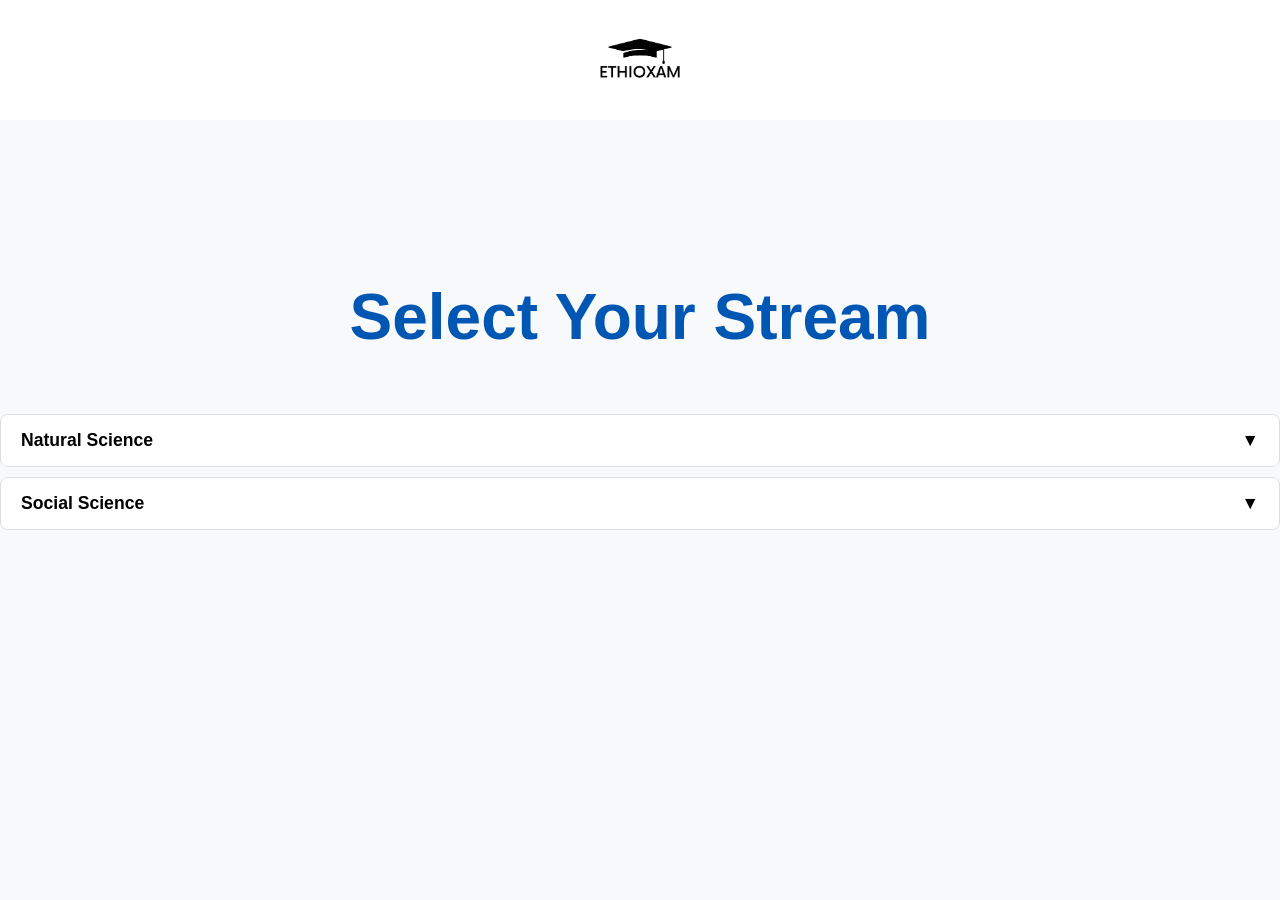
==== index.html @ de6594e1 "fix: styles of  body and home" ====
<!DOCTYPE html>
<html lang="en">
<head>
  <meta charset="UTF-8">
  <meta name="viewport" content="width=device-width, initial-scale=1.0">
  <title>EUEE simulator</title>
  <link rel="stylesheet" href="src/style.css">
</head>
<body>
  <div class="home">
    <div class="header">
      <img src="assets/logo.png" class="logo" alt="logo">
    </div>
    <main>
  <h2>Select Your Stream</h2>
  
  <div class="stream-container">
    <button class="stream-toggle">Natural Science <span>▼</span></button>
    <div class="stream-content">     
      <button class="btn btn-subject" id="phy">Physics-2017</button>
      <button class="btn btn-subject" id="bio">Biology-2017</button>
    </div>
  </div>

  <div class="stream-container">
    <button class="stream-toggle">Social Science <span>▼</span></button>
    <div class="stream-content">
      <p class="btn">coming soon</p>
    </div>
  </div>
    </main>
    <!--<div class="confirm">
      <button class="btn" id="confirm-start">back</button>
      <button class="btn" id="confirm-start">start</button>    
    </div>
    -->
    </div>

  
  <div class="quiz-wrapper" id="quiz-wrapper">
    <div class="question-card">
      <div class="question-text" id="questionDiv">Question goes here</div>
        <form id="quizForm">
          <div class="options-list">
            <label class="option-item"><input type="radio" name="answer" value="a"> <span class="option-label"></span></label>
            <label class="option-item"><input type="radio" name="answer" value="b"> <span class="option-label"></span></label>
            <label class="option-item"><input type="radio" name="answer" value="c"> <span class="option-label"></span></label>
            <label class="option-item"><input type="radio" name="answer" value="d"> <span class="option-label"></span></label>
          </div>
        </form>
        <a href="#" class="clear-choice" id="clearBtn">Clear my choice</a>
    </div>
      
    <div class="nav-footer">
      <div class="left-btns">
        <button class="btn btn-prev" id="previousBtn">Previous</button>
        <button class="btn btn-next" id="nextBtn">Next</button>
      </div>
      <button class="btn btn-submit" id="submitBtn">Submit</button>    
    </div>
  </div>

  <div class="endScreen" id="endScreen">
    <h2>Exam Completed!</h2>      
    <p>Score: <span id="scoreSpan"></span></p>   
    <div class="restart-btn-container">
      <button class="btn btn-restart" id="restartBtn">Back to Home</button>
    </div>
  </div>
   
  <script src="src/script.js"></script>
  <script src="data/data.js"></script>
</body>
</html>
---- src/style.css ----
* {
-webkit-tap-highlight-color: transparent;
 box-sizing: border-box; 
 margin: 0;
 padding: 0;
}
body {
 font-family: 'Segoe UI', Tahoma, Geneva, Verdana, sans-serif;
 background-color: #f8f9fa;
 display: flex;
 flex-direction: column;
 min-height: 100vh;
 min-width:100vw;
 align-items: center;
 justify-content: center;
 color: #333;
}
.home {
 height: 100vh;
 min-width: 100vw;
  display: flex;
  flex-direction: column;
  gap: 15px;
  width: 100%;
  max-width: 400px;
}
.home .header{
 width:100%;
 display: flex;
 align-self: flex-start;
 align-items: center;
 justify-content: center;
 background: #fff;
}
.home .header .logo {
 border-radius: 50%;
 width:120px;
 height:120px;
}
.home main{
 height: 60%;
 display: flex;
 flex-direction: column;
 gap:10px;
 align-items: center;
 justify-content: center;
}
.home h2 {
 font-size: 4rem;
  justify-content: left;
  margin-bottom: 50px;
  color: #0056b3;
}

.stream-container {
  width: 100%;
  border: 1px solid #ddd;
  border-radius: 8px;
  overflow: hidden;
  background: white;
}

.stream-toggle {
  width: 100%;
  padding: 15px 20px;
  background: #fff;
  border: none;
  text-align: left;
  font-size: 1.1rem;
  font-weight: 600;
  cursor: pointer;
  display: flex;
  justify-content: space-between;
  transition: background 0.3s;
}

.stream-toggle:hover {
  background: #f0f7ff;
}

.stream-content {
  display: none; /* Hidden by default */
  flex-direction: column;
  padding: 10px;
  background: #fafafa;
  border-top: 1px solid #eee;
}

/* When the container is "active", show the content */
.stream-container.active .stream-content {
  display: flex;
}

.stream-container.active .stream-toggle span {
  transform: rotate(180deg);
}

.btn-subject {
  width: calc(100% - 20px);
  margin: 5px 10px !important;
  text-align: center;
}
.confirm{
 display: none;
}
.quiz-wrapper {
 width: 100%;
 max-width: 900px;
 background-color: #fff;
 padding: 20px;
 border: 1px solid #dee2e6;
 position: relative;
 display: none;
}

.timer-container {
 display: flex;
 justify-content: flex-end;
 margin-bottom: 15px;
}

.timer-box {
 border: 1px solid #c0c0c0;
 padding: 4px 12px;
 font-size: 0.9rem;
 color: #444;
}
.question-card {
 background-color: #e7f3ff;
 border-radius: 4px;
 padding: 25px;
 margin-bottom: 40px;
 }
 .question-text {
 font-size: 1.05rem;
 margin-bottom: 20px;
 line-height: 1.4;
 }
.options-list {
 padding: 0;
}
.option-item {
 display: flex;
 align-items: center;
 margin-bottom: 12px;
 cursor: pointer;
 }
.option-item input[type="radio"] {
 margin-right: 12px;
 cursor: pointer;
}

.option-label {
 font-size: 0.95rem;
 }
.clear-choice {
 display: none;
 margin-top: 15px;
 font-size: 0.85rem;
 color: #0056b3;
 text-decoration: none;
}
.clear-choice:hover {
 text-decoration: underline;
}
.clear-choice:active{
 transform: scale(0.97);
}
.nav-footer {
width: 100%;
display: flex;
justify-content: space-between;
align-items: center;
border-top: 1px solid #eee;
padding-top: 20px;
}
.left-btns{
 display: flex;
 align-items: center;
 gap:25px;
 width:100%;
}
.btn {
 cursor:pointer;
 background-color: #0056b3;
 border: none;
 color:#fff;
 padding: 9px 36px;
 border-radius: 4px;
 font-size: 0.9rem;
 cursor: pointer;
 border: 1px solid transparent;
 transition:all 0.1s cubic-bezier(0.4,0,0.2,1);
 margin: 10px;
 text-align: center;
}
.btn:active{
 transform: scale(0.97);
}
.btn-prev {
 background-color: #f1f1f1;
 color: #555;
 border: 1px solid #ccc;
}
.btn-prev:hover {
 background-color: #e2e2e2;
}
.btn-prev:active {
 background-color: #d4d4d4;
}
.btn-next {
 background-color: #0056b3;
 }
.btn-next:hover {
 background-color: #004494;
}

.btn-next:active {
 background-color: #003370;
}
.btn-submit{
display: none; 
font-size:1rem;
font-weight:600;
letter-spacing:0.3px;
text-transform:uppercase;
box-shadow:0 4px 6px -1px rgba(0,0,0,0.1);
}
.endScreen {
  display: none; /* show it later with JS */
  flex-direction: column;
  align-items: center;
  justify-content: center;
  
  width: 100%;
  max-width: 400px;
  padding: 30px;
  
  background: #ffffff;
  border-radius: 12px;
  box-shadow: 0 10px 25px rgba(0,0,0,0.1);
  
  text-align: center;
}

.endScreen h2 {
  margin-bottom: 10px;
  font-size: 24px;
}

.endScreen p {
  font-size: 18px;
  margin-bottom: 20px;
}
#scoreSpan {
  font-weight: bold;
}
.restart-btn-container {
  width: 100%;
  display: flex;
  justify-content: center;
}
.btn-restart {
  background: #0056b3;
}

.btn-restart:hover {
  background-color: #004494;
}
.btn-restart:active {
  background-color: #003370;
}
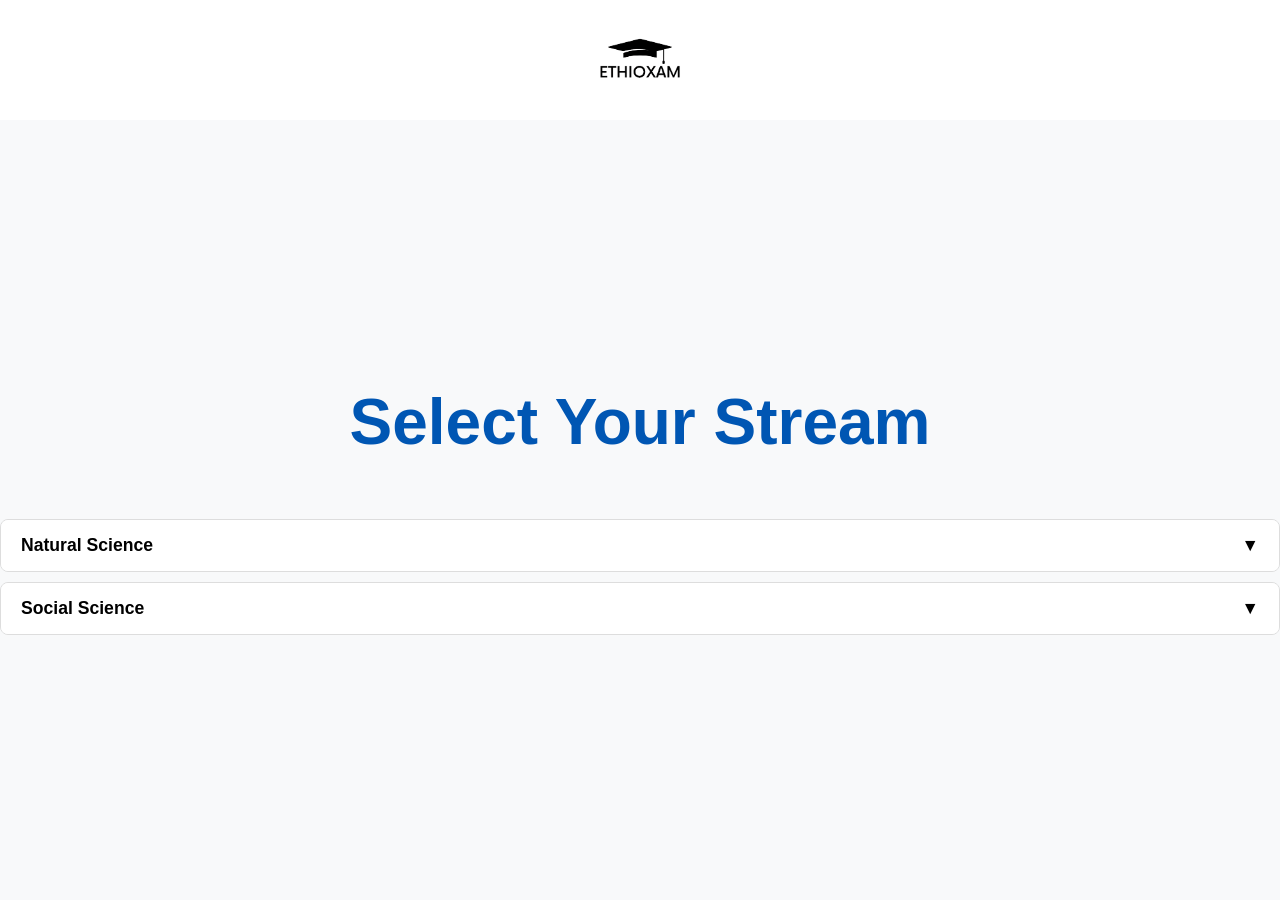
==== commit e530acea: "fix styles and refactor file structure" ====
--- a/index.html
+++ b/index.html
@@ -1,74 +1,91 @@
-<!DOCTYPE html>
+<!doctype html>
 <html lang="en">
-<head>
-  <meta charset="UTF-8">
-  <meta name="viewport" content="width=device-width, initial-scale=1.0">
-  <title>EUEE simulator</title>
-  <link rel="stylesheet" href="src/style.css">
-</head>
-<body>
-  <div class="home">
-    <div class="header">
-      <img src="assets/logo.png" class="logo" alt="logo">
-    </div>
-    <main>
-  <h2>Select Your Stream</h2>
-  
-  <div class="stream-container">
-    <button class="stream-toggle">Natural Science <span>▼</span></button>
-    <div class="stream-content">     
-      <button class="btn btn-subject" id="phy">Physics-2017</button>
-      <button class="btn btn-subject" id="bio">Biology-2017</button>
-    </div>
-  </div>
+  <head>
+    <meta charset="UTF-8" />
+    <meta name="viewport" content="width=device-width, initial-scale=1.0" />
+    <title>EUEE simulator</title>
+    <link rel="stylesheet" href="style.css" />
+  </head>
+  <body>
+    <div class="home">
+      <div class="header">
+        <img src="assets/logo.png" class="logo" alt="logo" />
+      </div>
+      <main>
+        <h2>Select Your Stream</h2>
 
-  <div class="stream-container">
-    <button class="stream-toggle">Social Science <span>▼</span></button>
-    <div class="stream-content">
-      <p class="btn">coming soon</p>
-    </div>
-  </div>
-    </main>
-    <!--<div class="confirm">
+        <div class="stream-container">
+          <button class="stream-toggle">Natural Science <span>▼</span></button>
+          <div class="stream-content">
+            <button class="btn btn-subject" id="phy">Physics-2017</button>
+            <button class="btn btn-subject" id="bio">Biology-2017</button>
+          </div>
+        </div>
+
+        <div class="stream-container">
+          <button class="stream-toggle">Social Science <span>▼</span></button>
+          <div class="stream-content">
+            <p class="btn">coming soon</p>
+          </div>
+        </div>
+      </main>
+      <!--<div class="confirm">
       <button class="btn" id="confirm-start">back</button>
       <button class="btn" id="confirm-start">start</button>    
     </div>
-    -->
-    </div>
+    --></div>
 
-  
-  <div class="quiz-wrapper" id="quiz-wrapper">
-    <div class="question-card">
-      <div class="question-text" id="questionDiv">Question goes here</div>
+    <div class="quiz-wrapper" id="quiz-wrapper">
+      <div class="backToHome">
+        <button class="home-btn" id="backToHome">
+          <span class="X"></span>
+          <span class="Y"></span>
+          <div class="close">Close</div>
+        </button>
+      </div>
+      <div class="question-card">
+        <div class="question-text" id="questionDiv">Question goes here</div>
         <form id="quizForm">
           <div class="options-list">
-            <label class="option-item"><input type="radio" name="answer" value="a"> <span class="option-label"></span></label>
-            <label class="option-item"><input type="radio" name="answer" value="b"> <span class="option-label"></span></label>
-            <label class="option-item"><input type="radio" name="answer" value="c"> <span class="option-label"></span></label>
-            <label class="option-item"><input type="radio" name="answer" value="d"> <span class="option-label"></span></label>
+            <label class="option-item"
+              ><input type="radio" name="answer" value="a" />
+              <span class="option-label"></span
+            ></label>
+            <label class="option-item"
+              ><input type="radio" name="answer" value="b" />
+              <span class="option-label"></span
+            ></label>
+            <label class="option-item"
+              ><input type="radio" name="answer" value="c" />
+              <span class="option-label"></span
+            ></label>
+            <label class="option-item"
+              ><input type="radio" name="answer" value="d" />
+              <span class="option-label"></span
+            ></label>
           </div>
         </form>
         <a href="#" class="clear-choice" id="clearBtn">Clear my choice</a>
+      </div>
+
+      <div class="nav-footer">
+        <div class="left-btns">
+          <button class="btn btn-prev" id="previousBtn">Previous</button>
+          <button class="btn btn-next" id="nextBtn">Next</button>
+        </div>
+        <button class="btn btn-submit" id="submitBtn">Submit</button>
+      </div>
     </div>
-      
-    <div class="nav-footer">
-      <div class="left-btns">
-        <button class="btn btn-prev" id="previousBtn">Previous</button>
-        <button class="btn btn-next" id="nextBtn">Next</button>
+
+    <div class="endScreen" id="endScreen">
+      <h2>Exam Completed!</h2>
+      <p>Score: <span id="scoreSpan"></span></p>
+      <div class="restart-btn-container">
+        <button class="btn btn-restart" id="restartBtn">Back to Home</button>
       </div>
-      <button class="btn btn-submit" id="submitBtn">Submit</button>    
     </div>
-  </div>
 
-  <div class="endScreen" id="endScreen">
-    <h2>Exam Completed!</h2>      
-    <p>Score: <span id="scoreSpan"></span></p>   
-    <div class="restart-btn-container">
-      <button class="btn btn-restart" id="restartBtn">Back to Home</button>
-    </div>
-  </div>
-   
-  <script src="src/script.js"></script>
-  <script src="data/data.js"></script>
-</body>
+    <script src="script.js"></script>
+    <script src="data/data.js"></script>
+  </body>
 </html>
--- a/style.css
+++ b/style.css
@@ -0,0 +1,341 @@
+* {
+  -webkit-tap-highlight-color: transparent;
+  box-sizing: border-box;
+  margin: 0;
+  padding: 0;
+}
+body {
+  font-family: "Segoe UI", Tahoma, Geneva, Verdana, sans-serif;
+  background-color: #f8f9fa;
+  display: flex;
+  flex-direction: column;
+  min-height: 100vh;
+  width:100%;
+  align-items: center;
+  justify-content: center;
+  color: #333;
+}
+.home{
+  display: flex;
+  flex-direction: column;     
+  justify-content: space-between;
+  min-height: 100vh;
+  width: 100%;
+}
+.home .header {
+  position:sticky;
+  top:0;
+  z-index: 1000;
+  width: 100%;
+  display: flex;
+  align-items: center;
+  justify-content: center;
+  background: #fff;
+}
+.home .header .logo {
+  border-radius: 50%;
+  width: 120px;
+  height: 120px;
+}
+.home main {
+  display: flex;
+  flex-direction: column;
+  flex:1;
+  gap: 10px;
+  align-items: center;
+  justify-content: center;
+}
+.home h2 {
+  font-size: 4rem;
+  justify-content: left;
+  margin-bottom: 50px;
+  color: #0056b3;
+}
+
+.stream-container {
+  width: 100%;
+  border: 1px solid #ddd;
+  border-radius: 8px;
+  overflow: hidden;
+  background: white;
+}
+
+.stream-toggle {
+  width: 100%;
+  padding: 15px 20px;
+  background: #fff;
+  border: none;
+  text-align: left;
+  font-size: 1.1rem;
+  font-weight: 600;
+  cursor: pointer;
+  display: flex;
+  justify-content: space-between;
+  transition: background 0.3s;
+}
+
+.stream-toggle:hover {
+  background: #f0f7ff;
+}
+
+.stream-content {
+  display: none; /* Hidden by default */
+  flex-direction: column;
+  padding: 10px;
+  background: #fafafa;
+  border-top: 1px solid #eee;
+}
+
+/* When the container is "active", show the content */
+.stream-container.active .stream-content {
+  display: flex;
+}
+
+.stream-container.active .stream-toggle span {
+  transform: rotate(180deg);
+}
+
+.btn-subject {
+  width: calc(100% - 20px);
+  margin: 5px 10px !important;
+  text-align: center;
+}
+.confirm {
+  display: none;
+}
+.quiz-wrapper {
+  width: 100%;
+  max-width: 900px;
+  background-color: #fff;
+  padding: 20px;
+  border: 1px solid #dee2e6;
+  position: relative;
+  display: none;
+}
+.home-btn {
+  width: 3em;
+  height: 3em;
+  border: none;
+  background: none;
+  position: relative;
+  cursor: pointer;
+  display: flex;
+  align-items: center;
+  justify-content: center;
+  transition: background-color 0.2s;
+  border-radius: 50%;
+}
+
+.X,
+.Y {
+  position: absolute;
+  width: 1.5em;
+  height: 2px;
+  background-color: #000;
+  transition: background-color 0.2s;
+}
+
+.X {
+  transform: rotate(45deg);
+}
+
+.Y {
+  transform: rotate(-45deg);
+}
+
+.home-btn:hover {
+  background-color: #0056b3;
+}
+
+.home-btn:active {
+  transform: scale(0.95);
+}
+.home-btn:hover .X,
+.home-btn:hover .Y {
+  background-color: #fff;
+}
+
+.close {
+  position: absolute;
+  display: flex;
+  align-items: center;
+  justify-content: center;
+  bottom: -30px;
+  left: 50%;
+  transform: translateX(-50%);
+  width: 4em;
+  height: 1.7em;
+  font-size: 12px;
+  background-color: #333;
+  color: #fff;
+  border-radius: 4px;
+  pointer-events: none;
+  opacity: 0;
+}
+
+.home-btn:hover > .close {
+  animation: close 0.2s forwards 0.5s;
+}
+
+@keyframes close {
+  100% {
+    opacity: 1;
+  }
+}
+.timer-container {
+  display: flex;
+  justify-content: flex-end;
+  margin-bottom: 15px;
+}
+
+.timer-box {
+  border: 1px solid #c0c0c0;
+  padding: 4px 12px;
+  font-size: 0.9rem;
+  color: #444;
+}
+.question-card {
+  background-color: #e7f3ff;
+  border-radius: 4px;
+  padding: 25px;
+  margin-bottom: 40px;
+}
+.question-text {
+  font-size: 1.05rem;
+  margin-bottom: 20px;
+  line-height: 1.4;
+}
+.options-list {
+  padding: 0;
+}
+.option-item {
+  display: flex;
+  align-items: center;
+  margin-bottom: 12px;
+  cursor: pointer;
+}
+.option-item input[type="radio"] {
+  margin-right: 12px;
+  cursor: pointer;
+}
+
+.option-label {
+  font-size: 0.95rem;
+}
+.clear-choice {
+  display: none;
+  margin-top: 15px;
+  font-size: 0.85rem;
+  color: #0056b3;
+  text-decoration: none;
+}
+.clear-choice:hover {
+  text-decoration: underline;
+}
+.clear-choice:active {
+  transform: scale(0.97);
+}
+.nav-footer {
+  width: 100%;
+  display: flex;
+  justify-content: space-between;
+  align-items: center;
+  border-top: 1px solid #eee;
+  padding-top: 20px;
+}
+.left-btns {
+  display: flex;
+  align-items: center;
+  gap: 25px;
+  width: 100%;
+}
+.btn {
+  cursor: pointer;
+  background-color: #0056b3;
+  border: none;
+  color: #fff;
+  padding: 9px 36px;
+  border-radius: 4px;
+  font-size: 0.9rem;
+  cursor: pointer;
+  border: 1px solid transparent;
+  transition: all 0.1s cubic-bezier(0.4, 0, 0.2, 1);
+  margin: 10px;
+  text-align: center;
+}
+.btn:active {
+  transform: scale(0.97);
+}
+.btn-prev {
+  background-color: #f1f1f1;
+  color: #555;
+  border: 1px solid #ccc;
+}
+.btn-prev:hover {
+  background-color: #e2e2e2;
+}
+.btn-prev:active {
+  background-color: #d4d4d4;
+}
+.btn-next {
+  background-color: #0056b3;
+}
+.btn-next:hover {
+  background-color: #004494;
+}
+
+.btn-next:active {
+  background-color: #003370;
+}
+.btn-submit {
+  display: none;
+  font-size: 1rem;
+  font-weight: 600;
+  letter-spacing: 0.3px;
+  text-transform: uppercase;
+  box-shadow: 0 4px 6px -1px rgba(0, 0, 0, 0.1);
+}
+.endScreen {
+  display: none; /* show it later with JS */
+  flex-direction: column;
+  align-items: center;
+  justify-content: center;
+
+  width: 100%;
+  max-width: 400px;
+  padding: 30px;
+
+  background: #ffffff;
+  border-radius: 12px;
+  box-shadow: 0 10px 25px rgba(0, 0, 0, 0.1);
+
+  text-align: center;
+}
+
+.endScreen h2 {
+  margin-bottom: 10px;
+  font-size: 24px;
+}
+
+.endScreen p {
+  font-size: 18px;
+  margin-bottom: 20px;
+}
+#scoreSpan {
+  font-weight: bold;
+}
+.restart-btn-container {
+  width: 100%;
+  display: flex;
+  justify-content: center;
+}
+.btn-restart {
+  background: #0056b3;
+}
+
+.btn-restart:hover {
+  background-color: #004494;
+}
+.btn-restart:active {
+  background-color: #003370;
+}
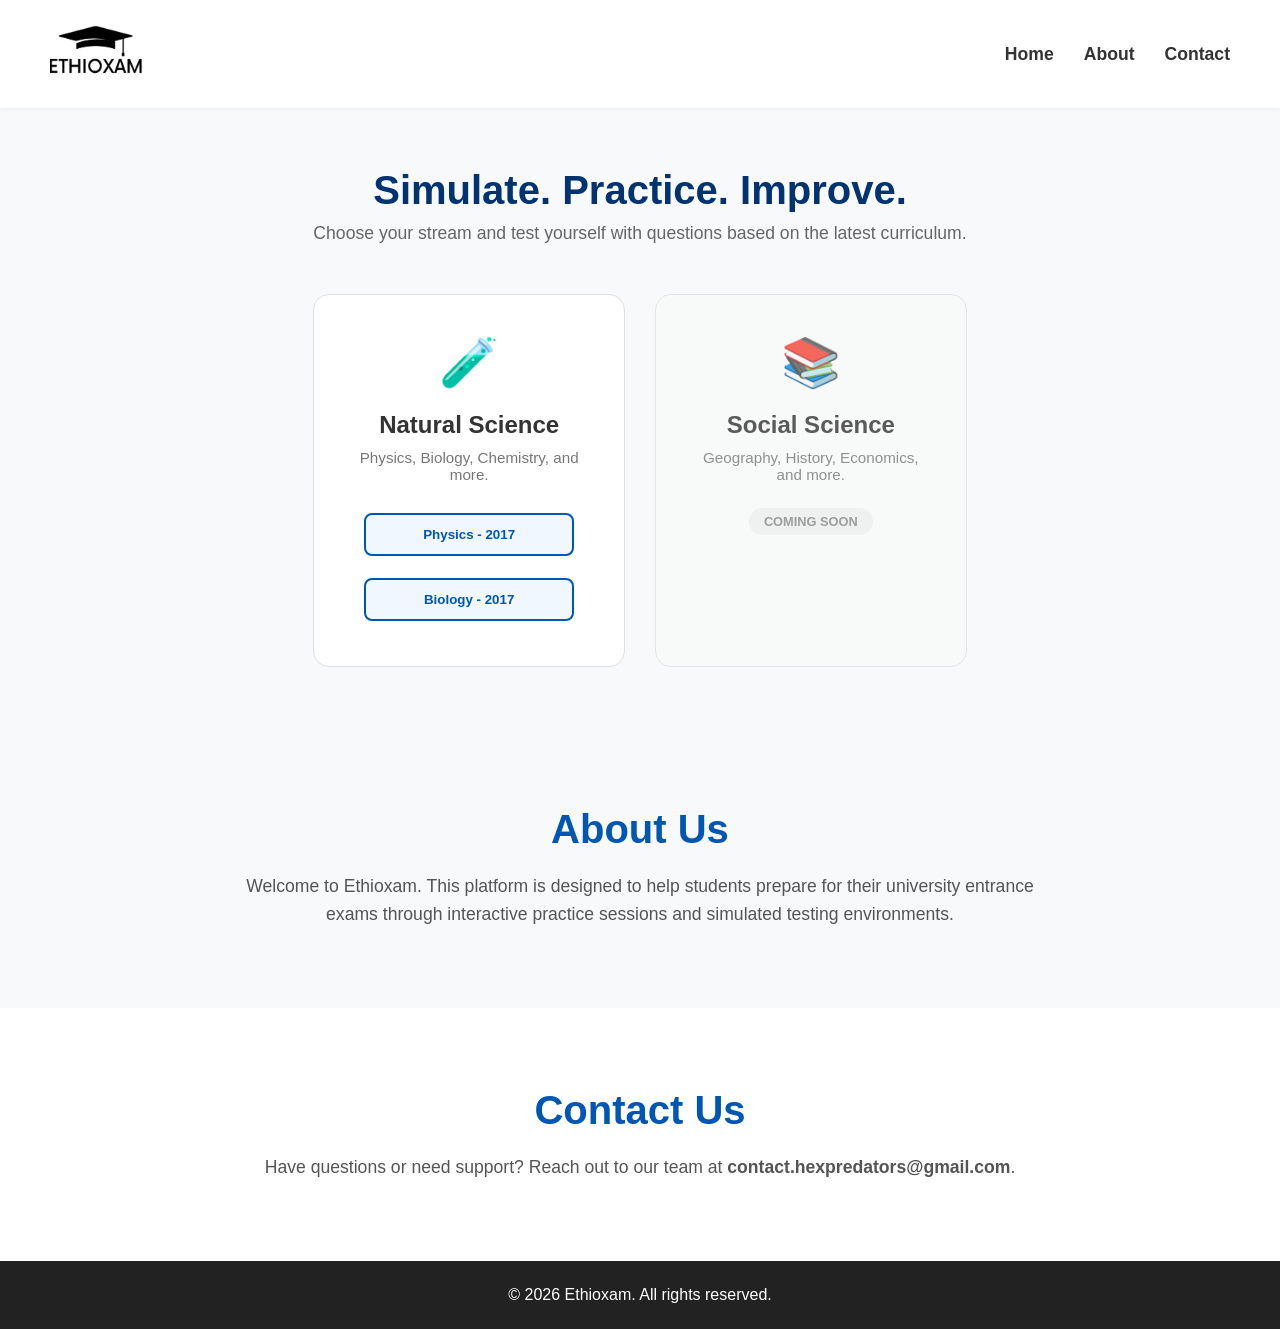
==== commit 510c5ab2: "​feat:  landing page ​- remade stream selection into a card-based grid - ​added :about, contact, and" ====
--- a/index.html
+++ b/index.html
@@ -7,33 +7,62 @@
     <link rel="stylesheet" href="style.css" />
   </head>
   <body>
-    <div class="home">
+        <div class="home">
       <div class="header">
+        <div class="logo-container">
         <img src="assets/logo.png" class="logo" alt="logo" />
+        </div>
+          <nav>
+          <ul>
+            <li><a href="#">Home</a></li>
+            <li><a href="#about">About</a></li>
+            <li><a href="#contact">Contact</a></li>
+          </ul>
+        </nav>
       </div>
-      <main>
-        <h2>Select Your Stream</h2>
 
-        <div class="stream-container">
-          <button class="stream-toggle">Natural Science <span>▼</span></button>
-          <div class="stream-content">
-            <button class="btn btn-subject" id="phy">Physics-2017</button>
-            <button class="btn btn-subject" id="bio">Biology-2017</button>
-          </div>
-        </div>
+      <main id="main" class="container">
+  <div class="main-intro">
+    <h1>Simulate. Practice. Improve.</h1>
+    <p>Choose your stream and test yourself with questions based on the latest curriculum.</p>
+  </div>
 
-        <div class="stream-container">
-          <button class="stream-toggle">Social Science <span>▼</span></button>
-          <div class="stream-content">
-            <p class="btn">coming soon</p>
-          </div>
-        </div>
-      </main>
-      <!--<div class="confirm">
-      <button class="btn" id="confirm-start">back</button>
-      <button class="btn" id="confirm-start">start</button>    
+  <div class="stream-grid">
+    <div class="stream-card active card">
+      <div class="card-icon">🧪</div>
+      <h3>Natural Science</h3>
+      <p>Physics, Biology, Chemistry, and more.</p>
+      <div class="subject-list">
+        <button class="btn-subject" id="phy">Physics - 2017</button>
+        <button class="btn-subject" id="bio">Biology - 2017</button>
+      </div>
     </div>
-    --></div>
+
+    <div class="stream-card locked card">
+      <div class="card-icon">📚</div>
+      <h3>Social Science</h3>
+      <p>Geography, History, Economics, and more.</p>
+      <div class="coming-soon-badge">Coming Soon</div>
+    </div>
+  </div>
+</main>
+
+
+      <section id="about" class="page-section">
+        <h2>About Us</h2>
+        <p>Welcome to Ethioxam. This platform is designed to help students prepare for their university entrance exams through interactive practice sessions and simulated testing environments.</p>
+      </section>
+
+      <section id="contact" class="page-section">
+        <h2>Contact Us</h2>
+        <p>Have questions or need support? Reach out to our team at <strong>contact.hexpredators@gmail.com</strong>.</p>
+      </section>
+
+      <footer>
+        <p>&copy; 2026 Ethioxam. All rights reserved.</p>
+      </footer>
+    </div>
+
 
     <div class="quiz-wrapper" id="quiz-wrapper">
       <div class="backToHome">
--- a/style.css
+++ b/style.css
@@ -23,42 +23,172 @@
   width: 100%;
 }
 .home .header {
-  position:sticky;
-  top:0;
+  position: sticky;
+  top: 0;
   z-index: 1000;
   width: 100%;
   display: flex;
   align-items: center;
-  justify-content: center;
+  justify-content: space-between;
+  padding: 25px 50px; 
   background: #fff;
-}
-.home .header .logo {
-  border-radius: 50%;
-  width: 120px;
-  height: 120px;
-}
-.home main {
+  box-shadow: 0 1px 5px rgba(0, 0, 0, 0.05); 
+}
+.home .header .logo{
+  width: 96px;
+  height: 54px;
+}
+.home .header nav ul {
+  display: flex;
+  list-style: none;
+  gap: 30px;
+}
+.home .header nav a {
+  text-decoration: none;
+  color: #333;
+  font-weight: 600;
+  font-size: 1.1rem;
+  transition: color 0.3s ease;
+}
+
+.home .header nav a:hover {
+  color: #0056b3;
+}
+.page-section {
+  width: 100%;
+  padding: 80px 20px;
+  text-align: center;
+  background-color: #f8f9fa;
+}
+.page-section:nth-of-type(even) {
+  background-color: #fff;
+}
+
+.page-section h2 {
+  font-size: 2.5rem;
+  margin-bottom: 20px;
+  color: #0056b3;
+}
+
+.page-section p {
+  font-size: 1.1rem;
+  color: #555;
+  max-width: 800px;
+  margin: 0 auto;
+  line-height: 1.6;
+}
+
+footer {
+  width: 100%;
+  background-color: #222;
+  color: #fff;
+  text-align: center;
+  padding: 25px 0;
+  margin-top: auto;
+}
+.container {
+  max-width: 1000px;
+  margin: 0 auto;
+  padding: 60px 20px;
+  flex: 1;
+}
+
+.main-intro {
+  text-align: center;
+  margin-bottom: 50px;
+}
+
+.main-intro h1 {
+  font-size: 2.5rem;
+  color: #003370;
+  margin-bottom: 10px;
+}
+
+.main-intro p {
+  color: #666;
+  font-size: 1.1rem;
+}
+
+.stream-grid {
+  display: grid;
+  grid-template-columns: repeat(auto-fit, minmax(300px, 1fr));
+  gap: 30px;
+  width: 100%;
+}
+
+.stream-card {
+  background: #fff;
+  border-radius: 16px;
+  padding: 40px;
+  text-align: center;
+  border: 1px solid #e0e0e0;
+  transition: all 0.3s ease;
   display: flex;
   flex-direction: column;
-  flex:1;
-  gap: 10px;
-  align-items: center;
-  justify-content: center;
-}
-.home h2 {
-  font-size: 4rem;
-  justify-content: left;
-  margin-bottom: 50px;
+  align-items: center;
+}
+
+.stream-card:hover {
+  transform: translateY(-5px);
+  box-shadow: 0 15px 35px rgba(0, 86, 179, 0.1);
+  border-color: #0056b3;
+}
+
+.card-icon {
+  font-size: 3rem;
+  margin-bottom: 20px;
+}
+
+.stream-card h3 {
+  font-size: 1.5rem;
+  margin-bottom: 10px;
+  color: #333;
+}
+
+.stream-card p {
+  color: #777;
+  font-size: 0.95rem;
+  margin-bottom: 25px;
+}
+.subject-list {
+  display: flex;
+  flex-direction: column;
+  gap: 12px;
+  width: 100%;
+}
+
+.btn-subject {
+  background-color: #f0f7ff;
   color: #0056b3;
-}
-
-.stream-container {
-  width: 100%;
-  border: 1px solid #ddd;
+  border: 2px solid #0056b3;
+  padding: 12px;
   border-radius: 8px;
-  overflow: hidden;
-  background: white;
-}
+  font-weight: 600;
+  cursor: pointer;
+  transition: all 0.2s;
+}
+
+.btn-subject:hover {
+  background-color: #0056b3;
+  color: #fff;
+}
+
+.locked {
+  background-color: #f9f9f9;
+  opacity: 0.8;
+  cursor: not-allowed;
+}
+
+.coming-soon-badge {
+  background: #eee;
+  color: #888;
+  padding: 6px 15px;
+  border-radius: 20px;
+  font-size: 0.8rem;
+  font-weight: bold;
+  text-transform: uppercase;
+}
+
 
 .stream-toggle {
   width: 100%;
@@ -339,3 +469,12 @@
 .btn-restart:active {
   background-color: #003370;
 }
+@media screen and (max-width: 768px) {
+  .home .header nav {
+    display: none;
+  }
+  .home .header {
+    justify-content: space-between; 
+  }
+  
+}
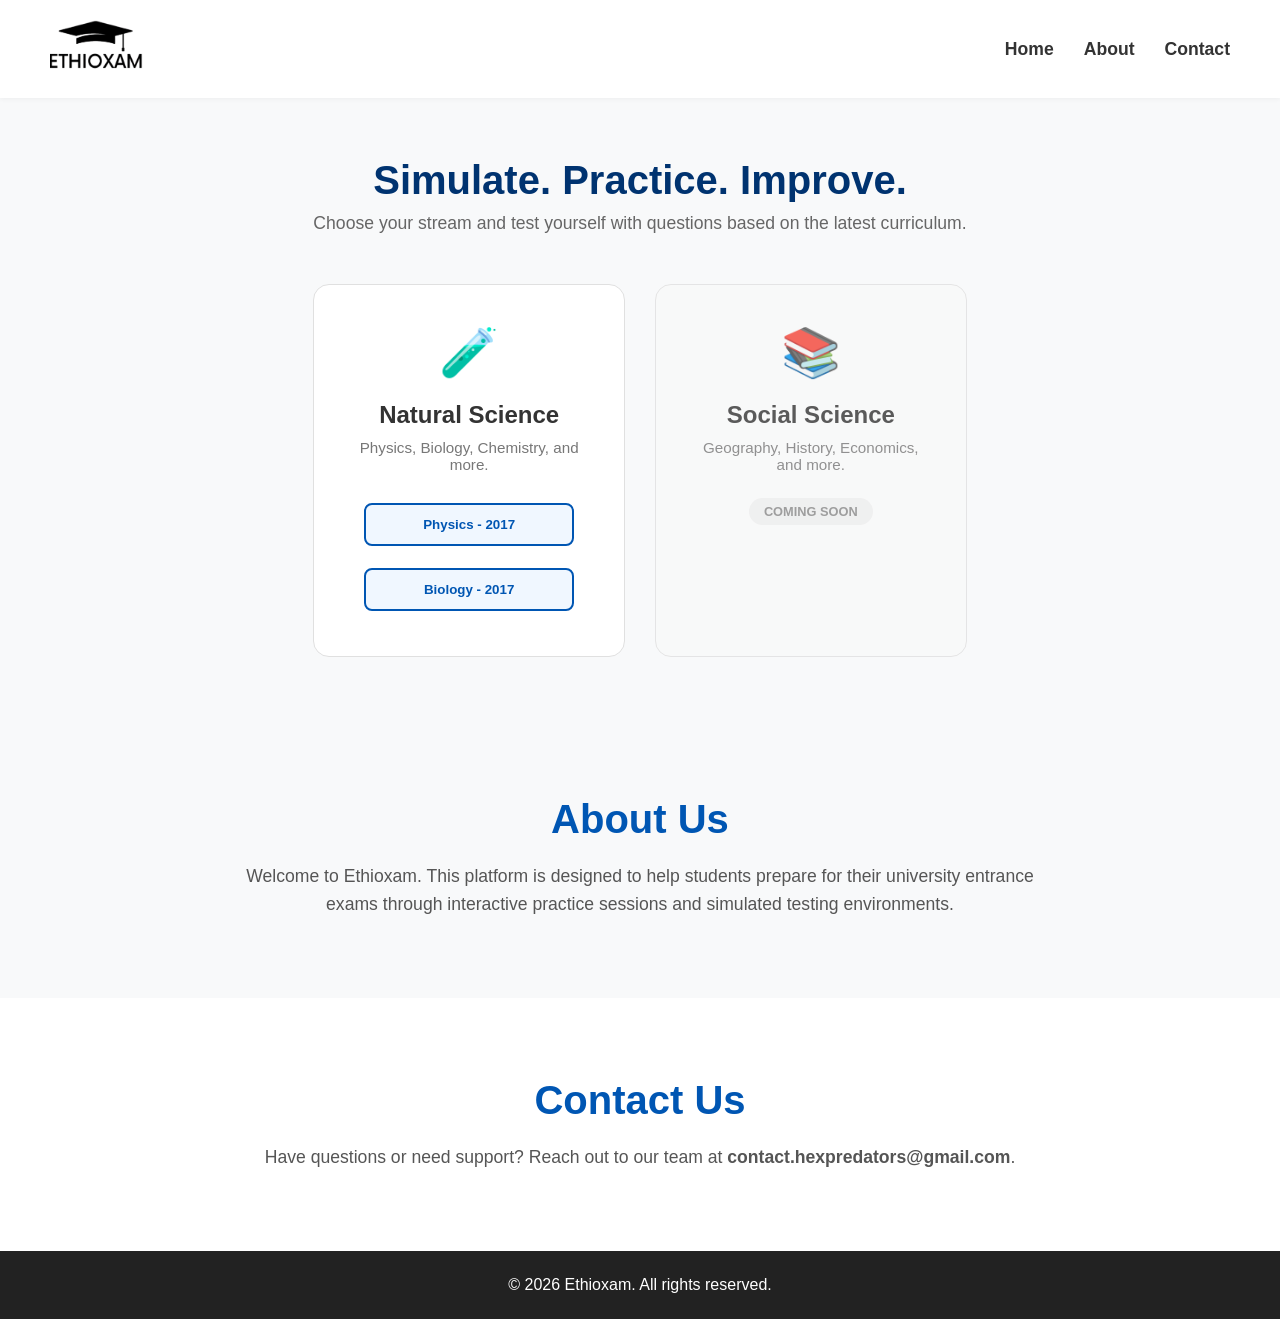
==== commit 018bc455: "feat: confirmation wondow for starting and closing exam" ====
--- a/index.html
+++ b/index.html
@@ -3,10 +3,29 @@
   <head>
     <meta charset="UTF-8" />
     <meta name="viewport" content="width=device-width, initial-scale=1.0" />
-    <title>EUEE simulator</title>
+    <title>Ethioxam</title>
     <link rel="stylesheet" href="style.css" />
   </head>
-  <body>
+  <body>   
+    <div class="startConfrmOverlay" id="startConfrmOverlay">
+     <div class="startExamConfirm">
+       <div class="backToHome">
+        <button class="home-btn" id="backToHome">
+          <span class="X"></span>
+          <span class="Y"></span>
+          <div class="close">Close</div>
+        </button>
+      </div>
+      <div class="subjNameCont c">
+       <span id="subjectName">physics</span>
+      </div>
+      <div class="numOfQs c">
+       <span id="numOfQs">60</span><span>  questions</span>
+        <button class="btn startExamBtn">start</button>
+      </div>
+     </div>    
+       
+      </div>
         <div class="home">
       <div class="header">
         <div class="logo-container">
@@ -27,7 +46,7 @@
     <p>Choose your stream and test yourself with questions based on the latest curriculum.</p>
   </div>
 
-  <div class="stream-grid">
+  <div class="stream-grid">   
     <div class="stream-card active card">
       <div class="card-icon">🧪</div>
       <h3>Natural Science</h3>
@@ -61,12 +80,10 @@
       <footer>
         <p>&copy; 2026 Ethioxam. All rights reserved.</p>
       </footer>
-    </div>
-
-
+    </div>      
     <div class="quiz-wrapper" id="quiz-wrapper">
       <div class="backToHome">
-        <button class="home-btn" id="backToHome">
+        <button class="home-btn" id="quitQuizBtn">
           <span class="X"></span>
           <span class="Y"></span>
           <div class="close">Close</div>
@@ -95,8 +112,8 @@
           </div>
         </form>
         <a href="#" class="clear-choice" id="clearBtn">Clear my choice</a>
-      </div>
-
+      </div>   
+            
       <div class="nav-footer">
         <div class="left-btns">
           <button class="btn btn-prev" id="previousBtn">Previous</button>
@@ -113,7 +130,7 @@
         <button class="btn btn-restart" id="restartBtn">Back to Home</button>
       </div>
     </div>
-
+    
     <script src="script.js"></script>
     <script src="data/data.js"></script>
   </body>
--- a/style.css
+++ b/style.css
@@ -30,7 +30,7 @@
   display: flex;
   align-items: center;
   justify-content: space-between;
-  padding: 25px 50px; 
+  padding: 20px 50px; 
   background: #fff;
   box-shadow: 0 1px 5px rgba(0, 0, 0, 0.05); 
 }
@@ -209,14 +209,12 @@
 }
 
 .stream-content {
-  display: none; /* Hidden by default */
+  display: none;
   flex-direction: column;
   padding: 10px;
   background: #fafafa;
   border-top: 1px solid #eee;
 }
-
-/* When the container is "active", show the content */
 .stream-container.active .stream-content {
   display: flex;
 }
@@ -312,17 +310,37 @@
     opacity: 1;
   }
 }
-.timer-container {
-  display: flex;
-  justify-content: flex-end;
-  margin-bottom: 15px;
-}
-
-.timer-box {
-  border: 1px solid #c0c0c0;
-  padding: 4px 12px;
-  font-size: 0.9rem;
-  color: #444;
+.startConfrmOverlay{
+  z-index: 1001;
+  position: fixed;
+  top: 0;
+  left: 0;
+  width: 100vw;
+  height: 100vh;
+  background: rgba(0, 0, 0, 0.4);
+  backdrop-filter: blur(4px);
+  display: none;
+}
+.startExamConfirm{
+  display: flex;
+  flex-direction: column;
+  gap: 30px;
+  background: #fff;
+  text-align: center;
+  z-index: 1002;
+  position:fixed;
+  top: 50%;
+  left: 50%;
+  transform: translate(-50%, -50%);
+  padding: 25px;
+}
+.startExamConfirm .c{
+  font-weight: 550;
+  font-size: 1.4rem;
+  text-transform: uppercase;
+}
+#numOfQs{
+  color:#0056b3;
 }
 .question-card {
   background-color: #e7f3ff;
@@ -470,11 +488,10 @@
   background-color: #003370;
 }
 @media screen and (max-width: 768px) {
+  .home .header{
+    justify-content: center;
+  }
   .home .header nav {
     display: none;
   }
-  .home .header {
-    justify-content: space-between; 
-  }
-  
 }
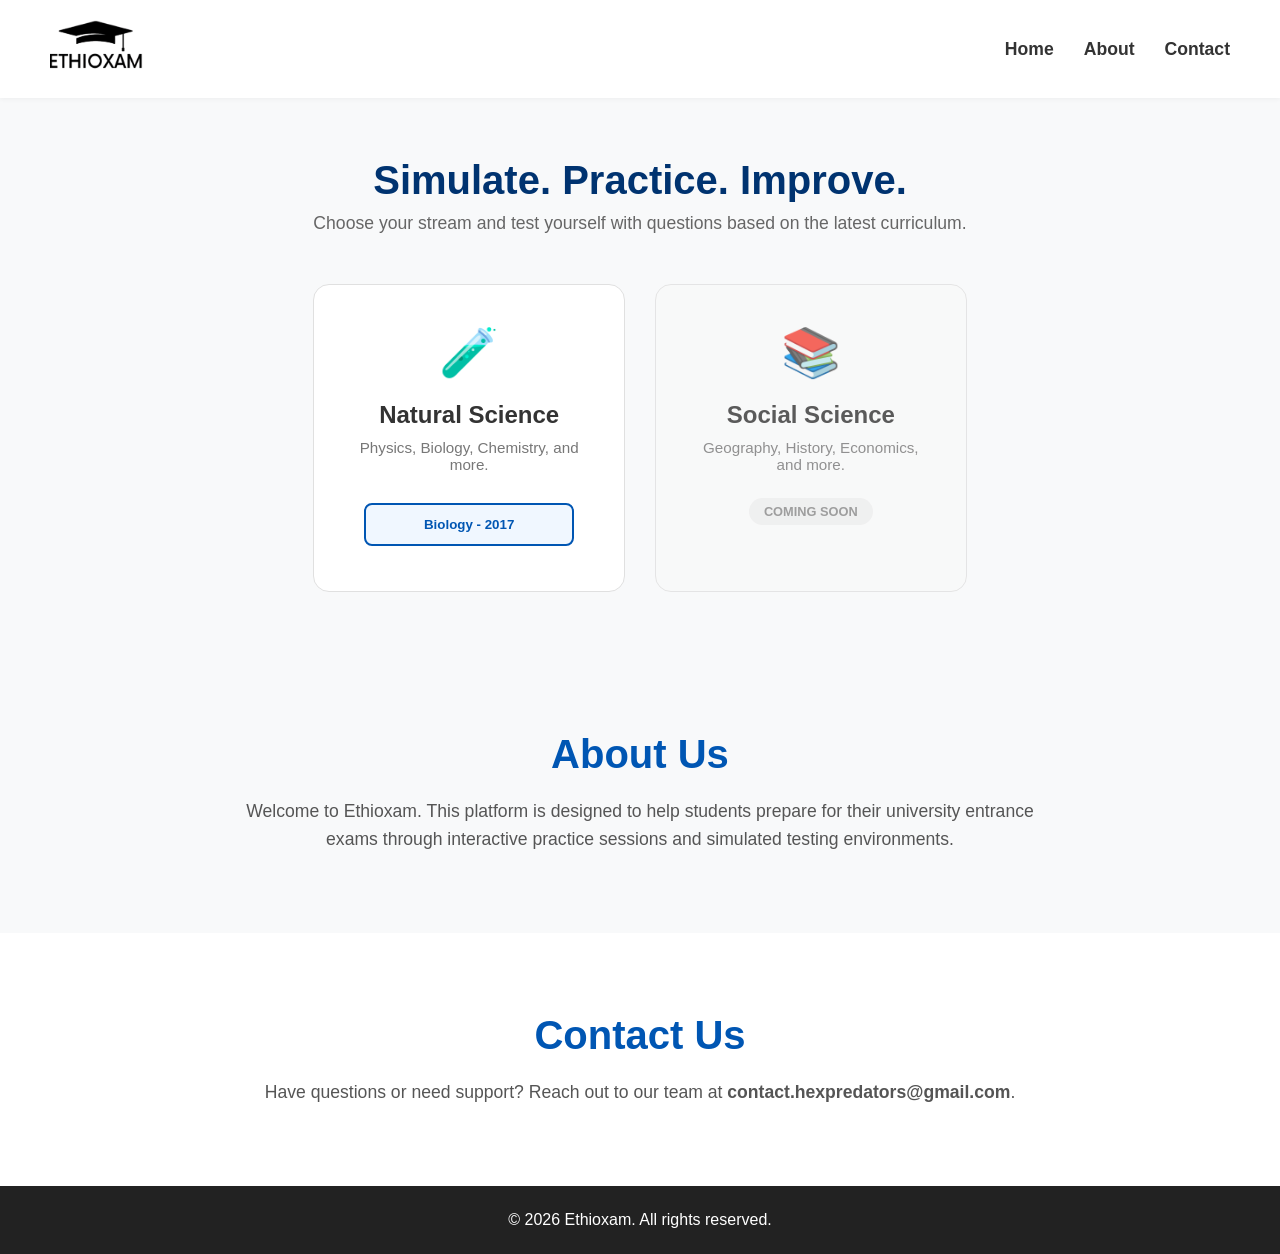
==== commit b00b0eff: "feat: exam extras -add style,logic for exam -extras(diagram,paragraph,instructions) -remove hover ef" ====
--- a/index.html
+++ b/index.html
@@ -20,7 +20,7 @@
        <span id="subjectName">physics</span>
       </div>
       <div class="numOfQs c">
-       <span id="numOfQs">60</span><span>  questions</span>
+       <span id="numOfQs"></span><span>  questions</span>
         <button class="btn startExamBtn">start</button>
       </div>
      </div>    
@@ -52,7 +52,6 @@
       <h3>Natural Science</h3>
       <p>Physics, Biology, Chemistry, and more.</p>
       <div class="subject-list">
-        <button class="btn-subject" id="phy">Physics - 2017</button>
         <button class="btn-subject" id="bio">Biology - 2017</button>
       </div>
     </div>
@@ -89,6 +88,18 @@
           <div class="close">Close</div>
         </button>
       </div>
+      <div class="exam-extras" id="exam-extras">
+      <div class="instruction">refer the following passage  for answering questions 1-5.</div>  
+      
+     <div class="paragraph">
+       <p>This is my long reading passage or additional. By using a specific height and overflow, i ensure that long texts don't push the actual question off the screen.</p>
+     </div>
+
+     <div class="diagram">
+     <img id="diagramImage" src="sth.jpg">
+    </div>
+   </div>
+
       <div class="question-card">
         <div class="question-text" id="questionDiv">Question goes here</div>
         <form id="quizForm">
@@ -131,7 +142,7 @@
       </div>
     </div>
     
+    <script src="data/data.js"></script>
     <script src="script.js"></script>
-    <script src="data/data.js"></script>
   </body>
 </html>
--- a/style.css
+++ b/style.css
@@ -14,6 +14,9 @@
   align-items: center;
   justify-content: center;
   color: #333;
+}
+body.unscroll{
+  overflow: hidden;
 }
 .home{
   display: flex;
@@ -51,9 +54,13 @@
   transition: color 0.3s ease;
 }
 
-.home .header nav a:hover {
-  color: #0056b3;
-}
+/* --- Desktop Hovers --- */
+@media (hover: hover) {
+  .home .header nav a:hover {
+    color: #0056b3;
+  }
+}
+
 .page-section {
   width: 100%;
   padding: 80px 20px;
@@ -128,10 +135,13 @@
   align-items: center;
 }
 
-.stream-card:hover {
-  transform: translateY(-5px);
-  box-shadow: 0 15px 35px rgba(0, 86, 179, 0.1);
-  border-color: #0056b3;
+/* --- Desktop Hovers --- */
+@media (hover: hover) {
+  .stream-card:hover {
+    transform: translateY(-5px);
+    box-shadow: 0 15px 35px rgba(0, 86, 179, 0.1);
+    border-color: #0056b3;
+  }
 }
 
 .card-icon {
@@ -168,9 +178,12 @@
   transition: all 0.2s;
 }
 
-.btn-subject:hover {
-  background-color: #0056b3;
-  color: #fff;
+/* --- Desktop Hovers --- */
+@media (hover: hover) {
+  .btn-subject:hover {
+    background-color: #0056b3;
+    color: #fff;
+  }
 }
 
 .locked {
@@ -204,8 +217,11 @@
   transition: background 0.3s;
 }
 
-.stream-toggle:hover {
-  background: #f0f7ff;
+/* --- Desktop Hovers --- */
+@media (hover: hover) {
+  .stream-toggle:hover {
+    background: #f0f7ff;
+  }
 }
 
 .stream-content {
@@ -271,16 +287,22 @@
   transform: rotate(-45deg);
 }
 
-.home-btn:hover {
-  background-color: #0056b3;
+/* --- Desktop Hovers --- */
+@media (hover: hover) {
+  .home-btn:hover {
+    background-color: #0056b3;
+  }
+  .home-btn:hover .X,
+  .home-btn:hover .Y {
+    background-color: #fff;
+  }
+  .home-btn:hover > .close {
+    animation: close 0.2s forwards 0.5s;
+  }
 }
 
 .home-btn:active {
   transform: scale(0.95);
-}
-.home-btn:hover .X,
-.home-btn:hover .Y {
-  background-color: #fff;
 }
 
 .close {
@@ -301,10 +323,6 @@
   opacity: 0;
 }
 
-.home-btn:hover > .close {
-  animation: close 0.2s forwards 0.5s;
-}
-
 @keyframes close {
   100% {
     opacity: 1;
@@ -321,6 +339,49 @@
   backdrop-filter: blur(4px);
   display: none;
 }
+.exam-extras {
+  
+  width: 100%;
+  max-height: 400px;
+  background: #fdfdfd;
+  border: 1px solid #e0e0e0;
+  border-radius: 8px;
+  padding: 20px;
+  margin-bottom: 20px;
+  display: flex;
+  flex-direction: column;
+  gap: 15px;
+}
+.exam-extras .instruction {
+  font-weight: 700;
+  font-size: 0.9rem;
+  text-transform: uppercase;
+  border-left: 4px solid #d9534f;
+  padding-left: 10px;
+}
+.exam-extras .paragraph {
+  font-size: 1rem;
+  line-height: 1.6;
+  color: #444;
+  font-style: italic;
+  background: #ffffff;
+  padding: 15px;
+  border-radius: 4px;
+}
+.exam-extras .diagram {
+  display: flex;
+  justify-content: center;
+  align-items: center;
+  padding: 10px;
+  background: #fff;
+}
+
+.exam-extras .diagram img {
+  max-width: 100%;
+  height: auto;
+  border-radius: 4px;
+  box-shadow: 0 2px 8px rgba(0,0,0,0.1);
+}
 .startExamConfirm{
   display: flex;
   flex-direction: column;
@@ -342,6 +403,9 @@
 #numOfQs{
   color:#0056b3;
 }
+.startExamBtn{
+  display: block;
+}
 .question-card {
   background-color: #e7f3ff;
   border-radius: 4px;
@@ -377,9 +441,14 @@
   color: #0056b3;
   text-decoration: none;
 }
-.clear-choice:hover {
-  text-decoration: underline;
-}
+
+/* --- Desktop Hovers --- */
+@media (hover: hover) {
+  .clear-choice:hover {
+    text-decoration: underline;
+  }
+}
+
 .clear-choice:active {
   transform: scale(0.97);
 }
@@ -419,17 +488,22 @@
   color: #555;
   border: 1px solid #ccc;
 }
-.btn-prev:hover {
-  background-color: #e2e2e2;
-}
+
+/* --- Desktop Hovers --- */
+@media (hover: hover) {
+  .btn-prev:hover {
+    background-color: #e2e2e2;
+  }
+  .btn-next:hover {
+    background-color: #004494;
+  }
+}
+
 .btn-prev:active {
   background-color: #d4d4d4;
 }
 .btn-next {
   background-color: #0056b3;
-}
-.btn-next:hover {
-  background-color: #004494;
 }
 
 .btn-next:active {
@@ -481,12 +555,17 @@
   background: #0056b3;
 }
 
-.btn-restart:hover {
-  background-color: #004494;
-}
+/* --- Desktop Hovers --- */
+@media (hover: hover) {
+  .btn-restart:hover {
+    background-color: #004494;
+  }
+}
+
 .btn-restart:active {
   background-color: #003370;
 }
+
 @media screen and (max-width: 768px) {
   .home .header{
     justify-content: center;
@@ -494,4 +573,4 @@
   .home .header nav {
     display: none;
   }
-}+}
